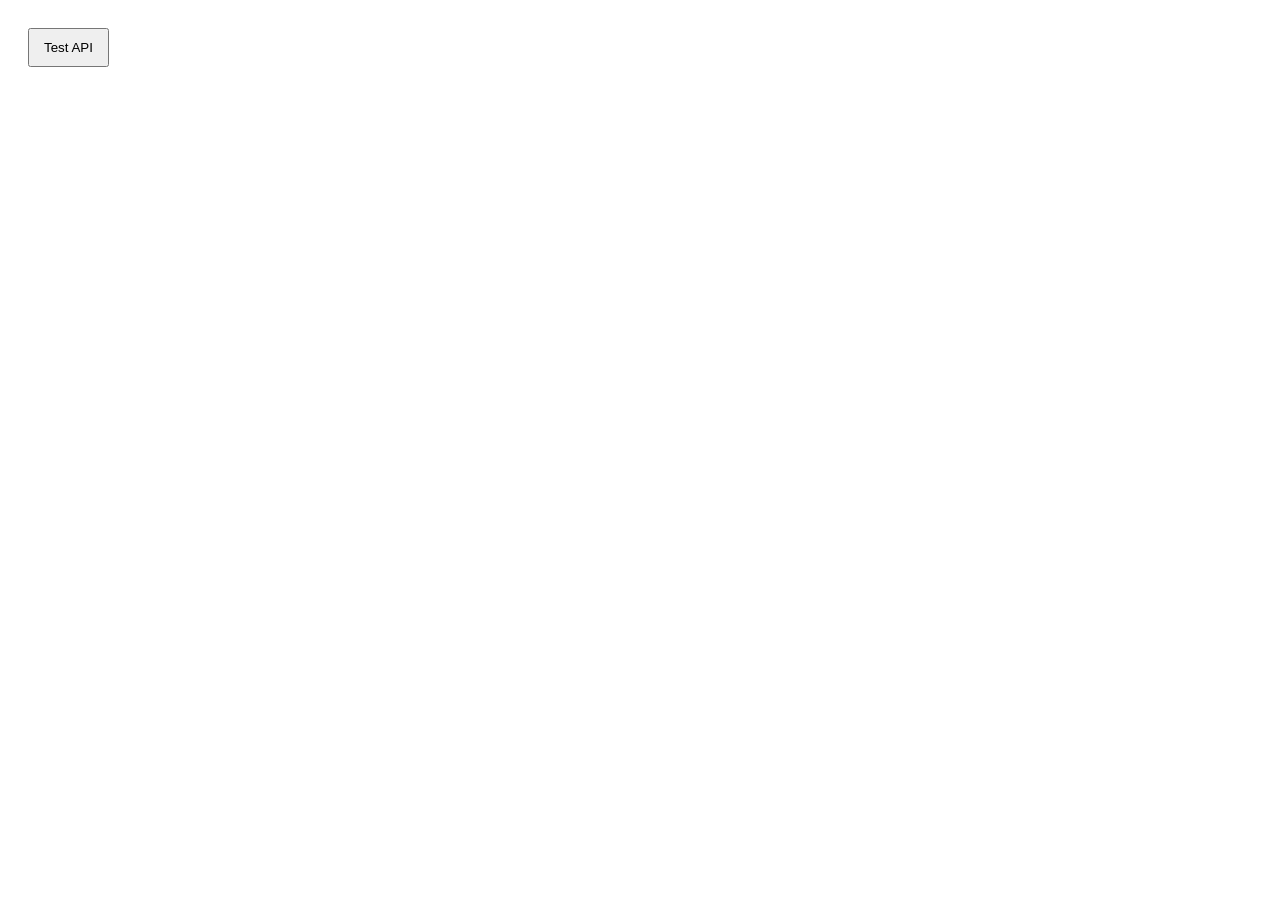
==== frontend/index.html @ 9f78e93d "initial scaffold" ====
<!DOCTYPE html>
<html lang="en">
<head>
	<meta charset="UTF-8">
	<meta name="viewport" content="width=device-width, initial-scale=1.0">
	<title>SaaS Scaffold</title>
	<link rel="stylesheet" href="styles.css">
</head>
<body>
	<button id="ping">Test API</button>
	<script src="script.js"></script>
</body>
</html>
---- frontend/styles.css ----
body { font-family: Arial, sans-serif; padding: 20px; }
button { padding: 10px 14px; }
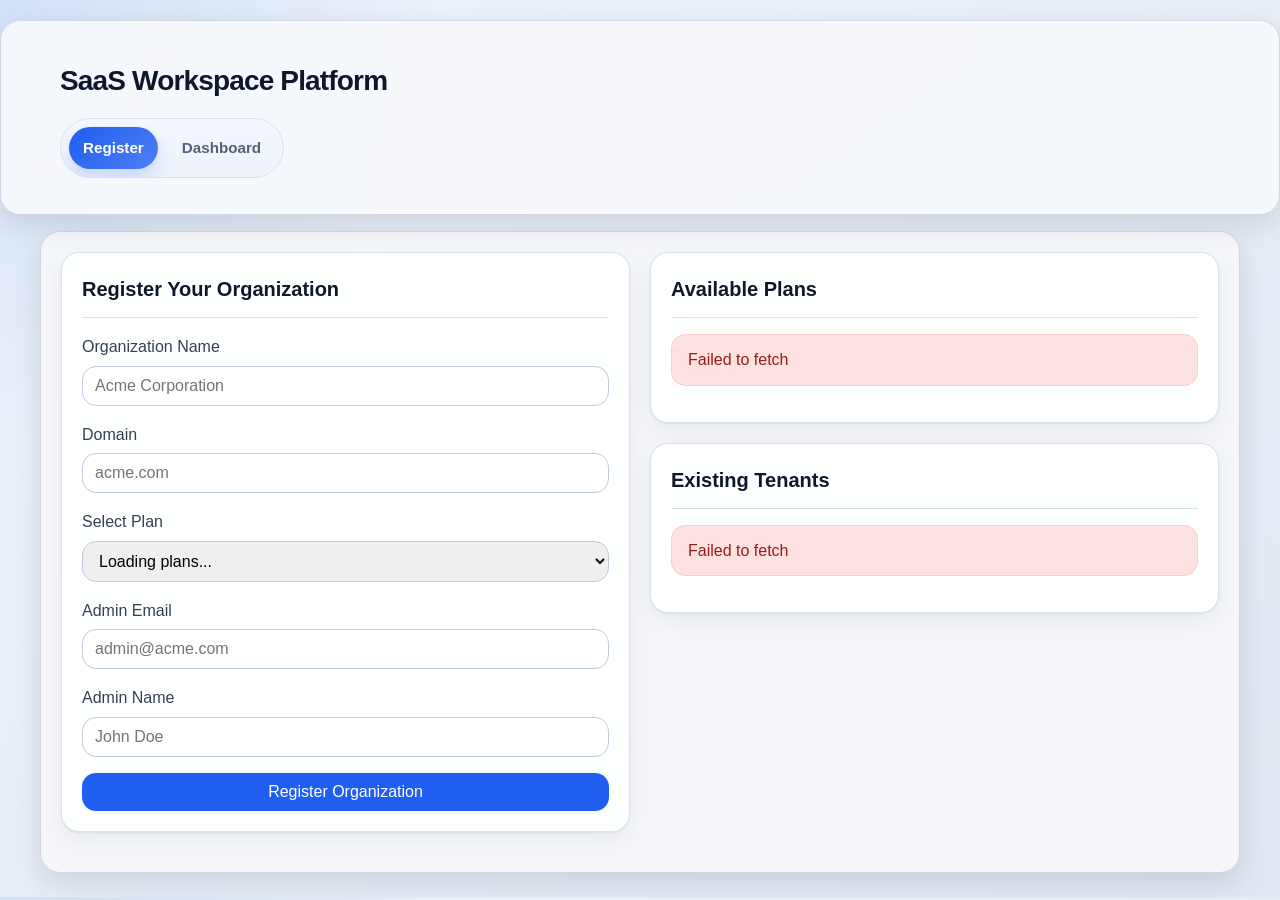
==== commit e4af180b: "Refine frontend and update project docs" ====
--- a/frontend/index.html
+++ b/frontend/index.html
@@ -1,13 +1,224 @@
 <!DOCTYPE html>
 <html lang="en">
 <head>
-	<meta charset="UTF-8">
-	<meta name="viewport" content="width=device-width, initial-scale=1.0">
-	<title>SaaS Scaffold</title>
-	<link rel="stylesheet" href="styles.css">
+    <meta charset="UTF-8">
+    <meta name="viewport" content="width=device-width, initial-scale=1.0">
+    <title>SaaS Workspace - Register</title>
+    <link rel="stylesheet" href="styles.css">
 </head>
-<body>
-	<button id="ping">Test API</button>
-	<script src="script.js"></script>
+<body class="register-page">
+    <header class="header">
+        <div class="container">
+            <h1>SaaS Workspace Platform</h1>
+            <nav class="nav">
+                <a href="index.html" class="active">Register</a>
+                <a href="dashboard.html">Dashboard</a>
+            </nav>
+        </div>
+    </header>
+
+    <main class="container">
+        <div class="grid grid-2">
+            <!-- Registration Form -->
+            <div class="card">
+                <h2>Register Your Organization</h2>
+                <div id="register-alert"></div>
+                <form id="register-form">
+                    <div class="form-group">
+                        <label for="tenant-name">Organization Name</label>
+                        <input type="text" id="tenant-name" placeholder="Acme Corporation" required>
+                    </div>
+                    <div class="form-group">
+                        <label for="tenant-domain">Domain</label>
+                        <input type="text" id="tenant-domain" placeholder="acme.com" required>
+                    </div>
+                    <div class="form-group">
+                        <label for="plan-select">Select Plan</label>
+                        <select id="plan-select" required>
+                            <option value="">Loading plans...</option>
+                        </select>
+                    </div>
+                    <div class="form-group">
+                        <label for="admin-email">Admin Email</label>
+                        <input type="email" id="admin-email" placeholder="admin@acme.com" required>
+                    </div>
+                    <div class="form-group">
+                        <label for="admin-name">Admin Name</label>
+                        <input type="text" id="admin-name" placeholder="John Doe" required>
+                    </div>
+                    <button type="submit" class="btn btn-primary" style="width: 100%;">Register Organization</button>
+                </form>
+            </div>
+
+            <!-- Plans Info -->
+            <div>
+                <div class="card">
+                    <h2>Available Plans</h2>
+                    <div id="plans-list">
+                        <div class="loading">
+                            <div class="spinner"></div>
+                            <p>Loading plans...</p>
+                        </div>
+                    </div>
+                </div>
+
+                <div class="card">
+                    <h2>Existing Tenants</h2>
+                    <div id="tenants-list">
+                        <div class="loading">
+                            <div class="spinner"></div>
+                            <p>Loading tenants...</p>
+                        </div>
+                    </div>
+                </div>
+            </div>
+        </div>
+    </main>
+
+    <script src="script.js"></script>
+    <script>
+        // Load plans and tenants on page load
+        document.addEventListener('DOMContentLoaded', () => {
+            loadPlans();
+            loadTenants();
+        });
+
+        // Handle registration form
+        document.getElementById('register-form').addEventListener('submit', async (e) => {
+            e.preventDefault();
+
+            const name = document.getElementById('tenant-name').value;
+            const domain = document.getElementById('tenant-domain').value;
+            const planId = document.getElementById('plan-select').value;
+            const adminEmail = document.getElementById('admin-email').value;
+            const adminName = document.getElementById('admin-name').value;
+
+            try {
+                // Create tenant
+                const tenant = await api.createTenant(name, domain, parseInt(planId));
+
+                // Create admin user; if this fails, remove the tenant to avoid partial registration
+                try {
+                    await api.createUser(tenant.id, adminEmail, adminName, 'admin');
+                } catch (userError) {
+                    try {
+                        await api.deleteTenant(tenant.id);
+                    } catch {
+                        // Best effort cleanup; surface the original user creation error below.
+                    }
+                    throw userError;
+                }
+
+                showAlert('register-alert', 'Organization registered successfully! Redirecting to dashboard...', 'success');
+
+                // Store tenant ID and redirect
+                localStorage.setItem('currentTenantId', tenant.id);
+                setTimeout(() => {
+                    window.location.href = 'dashboard.html';
+                }, 1500);
+            } catch (error) {
+                showAlert('register-alert', error.message, 'error');
+            }
+        });
+
+        async function loadPlans() {
+            try {
+                const plans = await api.getPlans();
+                const select = document.getElementById('plan-select');
+                const plansList = document.getElementById('plans-list');
+
+                // Update select
+                select.innerHTML = '<option value="">Select a plan</option>';
+                plans.forEach(plan => {
+                    select.innerHTML += `<option value="${plan.id}">${plan.name} - $${plan.price_per_month}/mo</option>`;
+                });
+
+                // Update plans display
+                if (plans.length === 0) {
+                    plansList.innerHTML = '<div class="empty-state"><p>No plans available</p></div>';
+                } else {
+                    plansList.innerHTML = plans.map(plan => `
+                        <div style="padding: 12px; border-bottom: 1px solid var(--gray-200);">
+                            <strong>${plan.name}</strong>
+                            <span class="badge badge-info" style="margin-left: 8px;">$${plan.price_per_month}/mo</span>
+                            <div style="font-size: 0.875rem; color: var(--gray-600); margin-top: 4px;">
+                                API: ${plan.api_limit.toLocaleString()} calls | Storage: ${plan.storage_limit_mb} MB
+                            </div>
+                        </div>
+                    `).join('');
+                }
+            } catch (error) {
+                document.getElementById('plans-list').innerHTML = `<div class="alert alert-error">${error.message}</div>`;
+            }
+        }
+
+        async function loadTenants() {
+            try {
+                const tenants = await api.getTenants();
+                const container = document.getElementById('tenants-list');
+
+                if (tenants.length === 0) {
+                    container.innerHTML = '<div class="empty-state"><p>No tenants registered yet</p></div>';
+                } else {
+                    container.innerHTML = `
+                        <div class="table-container">
+                            <table>
+                                <thead>
+                                    <tr>
+                                        <th>Name</th>
+                                        <th>Domain</th>
+                                        <th>Action</th>
+                                    </tr>
+                                </thead>
+                                <tbody>
+                                    ${tenants.map(t => `
+                                        <tr>
+                                            <td>${t.name}</td>
+                                            <td>${t.domain}</td>
+                                            <td>
+                                                <button class="btn btn-sm btn-outline" onclick="selectTenant(${t.id})">
+                                                    Select
+                                                </button>
+                                                <button class="btn btn-sm btn-danger" onclick="removeTenant(${t.id}, '${t.name.replace(/'/g, "\\'")}')" style="margin-left: 8px;">
+                                                    Delete
+                                                </button>
+                                            </td>
+                                        </tr>
+                                    `).join('')}
+                                </tbody>
+                            </table>
+                        </div>
+                    `;
+                }
+            } catch (error) {
+                document.getElementById('tenants-list').innerHTML = `<div class="alert alert-error">${error.message}</div>`;
+            }
+        }
+
+        function selectTenant(tenantId) {
+            localStorage.setItem('currentTenantId', tenantId);
+            window.location.href = 'dashboard.html';
+        }
+
+        async function removeTenant(tenantId, tenantName) {
+            if (!confirm(`Delete tenant "${tenantName}" and all related data?`)) {
+                return;
+            }
+
+            try {
+                await api.deleteTenant(tenantId);
+
+                if (localStorage.getItem('currentTenantId') === String(tenantId)) {
+                    localStorage.removeItem('currentTenantId');
+                }
+
+                await loadTenants();
+                await loadPlans();
+                showAlert('register-alert', 'Tenant deleted successfully.', 'success');
+            } catch (error) {
+                showAlert('register-alert', error.message, 'error');
+            }
+        }
+    </script>
 </body>
 </html>
--- a/frontend/styles.css
+++ b/frontend/styles.css
@@ -1,2 +1,887 @@
-body { font-family: Arial, sans-serif; padding: 20px; }
-button { padding: 10px 14px; }
+/* CSS Variables */
+:root {
+    --primary: #1f5ef0;
+    --primary-hover: #184bc4;
+    --success: #0f9d74;
+    --warning: #c98912;
+    --danger: #d94655;
+    --gray-50: #f6f8fc;
+    --gray-100: #edf2f7;
+    --gray-200: #d9e2ee;
+    --gray-300: #bfcadc;
+    --gray-600: #526277;
+    --gray-700: #334155;
+    --gray-800: #1e293b;
+    --gray-900: #0f172a;
+    --white: #ffffff;
+    --shadow: 0 1px 2px rgba(15, 23, 42, 0.08), 0 8px 24px rgba(15, 23, 42, 0.06);
+    --shadow-md: 0 10px 28px rgba(15, 23, 42, 0.12);
+    --radius: 14px;
+}
+
+/* Reset */
+* {
+    margin: 0;
+    padding: 0;
+    box-sizing: border-box;
+}
+
+body {
+    font-family: "Aptos", "Segoe UI Variable", "Trebuchet MS", sans-serif;
+    background: var(--gray-50);
+    color: var(--gray-800);
+    line-height: 1.6;
+}
+
+/* Layout */
+.container {
+    max-width: 1200px;
+    margin: 0 auto;
+    padding: 20px;
+}
+
+/* Header */
+.header {
+    background: rgba(255, 255, 255, 0.88);
+    backdrop-filter: blur(12px);
+    border: 1px solid rgba(209, 217, 229, 0.9);
+    border-radius: 20px;
+    padding: 18px 24px 16px;
+    box-shadow: var(--shadow-md);
+    margin: 20px auto 22px;
+    max-width: 1280px;
+}
+
+.header h1 {
+    font-size: 1.75rem;
+    color: var(--gray-900);
+    letter-spacing: -0.03em;
+}
+
+.nav {
+    display: flex;
+    gap: 10px;
+    margin-top: 14px;
+    padding: 8px;
+    border-radius: 999px;
+    background: linear-gradient(180deg, #f5f8fd 0%, #eef3fb 100%);
+    border: 1px solid var(--gray-200);
+    width: fit-content;
+    max-width: 100%;
+    overflow-x: auto;
+}
+
+.nav a {
+    color: var(--gray-600);
+    text-decoration: none;
+    padding: 9px 14px;
+    border-radius: 999px;
+    font-size: 0.95rem;
+    font-weight: 600;
+    white-space: nowrap;
+    transition: all 0.2s;
+}
+
+.nav a:hover,
+.nav a.active {
+    background: linear-gradient(135deg, var(--primary) 0%, #4f7ff4 100%);
+    color: var(--white);
+    box-shadow: 0 10px 18px rgba(31, 94, 240, 0.18);
+}
+
+/* Cards */
+.card {
+    background: rgba(255, 255, 255, 0.9);
+    border: 1px solid rgba(215, 224, 236, 0.95);
+    border-radius: 18px;
+    box-shadow: var(--shadow);
+    padding: 20px;
+    margin-bottom: 20px;
+}
+
+.card h2 {
+    font-size: 1.25rem;
+    margin-bottom: 16px;
+    color: var(--gray-900);
+    border-bottom: 1px solid var(--gray-200);
+    padding-bottom: 12px;
+}
+
+/* Grid */
+.grid {
+    display: grid;
+    gap: 20px;
+}
+
+.grid-2 {
+    grid-template-columns: repeat(2, 1fr);
+}
+
+.grid-3 {
+    grid-template-columns: repeat(3, 1fr);
+}
+
+.grid-4 {
+    grid-template-columns: repeat(4, 1fr);
+}
+
+@media (max-width: 768px) {
+    .grid-2, .grid-3, .grid-4 {
+        grid-template-columns: 1fr;
+    }
+}
+
+/* Forms */
+.form-group {
+    margin-bottom: 16px;
+}
+
+.form-group label {
+    display: block;
+    margin-bottom: 6px;
+    font-weight: 500;
+    color: var(--gray-700);
+}
+
+.form-group input,
+.form-group select {
+    width: 100%;
+    padding: 10px 12px;
+    border: 1px solid var(--gray-300);
+    border-radius: var(--radius);
+    font-size: 1rem;
+    transition: border-color 0.2s;
+}
+
+.form-group input:focus,
+.form-group select:focus {
+    outline: none;
+    border-color: var(--primary);
+}
+
+/* Buttons */
+.btn {
+    display: inline-flex;
+    align-items: center;
+    justify-content: center;
+    padding: 10px 20px;
+    border: none;
+    border-radius: var(--radius);
+    font-size: 1rem;
+    font-weight: 500;
+    cursor: pointer;
+    transition: all 0.2s;
+}
+
+.btn-primary {
+    background: var(--primary);
+    color: var(--white);
+}
+
+.btn-primary:hover {
+    background: var(--primary-hover);
+}
+
+.btn-success {
+    background: var(--success);
+    color: var(--white);
+}
+
+.btn-danger {
+    background: var(--danger);
+    color: var(--white);
+}
+
+.btn-outline {
+    background: transparent;
+    border: 1px solid var(--gray-300);
+    color: var(--gray-700);
+}
+
+.btn-outline:hover {
+    background: var(--gray-100);
+}
+
+.btn-sm {
+    padding: 6px 12px;
+    font-size: 0.875rem;
+}
+
+/* Tables */
+.table-container {
+    overflow-x: auto;
+}
+
+table {
+    width: 100%;
+    border-collapse: collapse;
+}
+
+th, td {
+    padding: 12px;
+    text-align: left;
+    border-bottom: 1px solid var(--gray-200);
+}
+
+th {
+    background: var(--gray-50);
+    font-weight: 600;
+    color: var(--gray-700);
+}
+
+tr:hover {
+    background: var(--gray-50);
+}
+
+/* Status badges */
+.badge {
+    display: inline-block;
+    padding: 4px 10px;
+    border-radius: 20px;
+    font-size: 0.75rem;
+    font-weight: 500;
+}
+
+.badge-success {
+    background: #d1fae5;
+    color: #065f46;
+}
+
+.badge-warning {
+    background: #fef3c7;
+    color: #92400e;
+}
+
+.badge-danger {
+    background: #fee2e2;
+    color: #991b1b;
+}
+
+.badge-info {
+    background: #dbeafe;
+    color: #1e40af;
+}
+
+/* Stats */
+.stat-card {
+    background: linear-gradient(180deg, rgba(255,255,255,0.96) 0%, rgba(244,248,255,0.98) 100%);
+    border-radius: 18px;
+    padding: 20px;
+    box-shadow: var(--shadow);
+    border: 1px solid rgba(215, 224, 236, 0.95);
+}
+
+.stat-card h3 {
+    font-size: 0.875rem;
+    color: var(--gray-600);
+    margin-bottom: 8px;
+}
+
+.stat-card .value {
+    font-size: 2rem;
+    font-weight: 700;
+    color: var(--gray-900);
+}
+
+.stat-card .change {
+    font-size: 0.875rem;
+    margin-top: 4px;
+}
+
+.stat-card .change.positive {
+    color: var(--success);
+}
+
+.stat-card .change.negative {
+    color: var(--danger);
+}
+
+/* Alerts */
+.alert {
+    padding: 12px 16px;
+    border-radius: var(--radius);
+    margin-bottom: 16px;
+}
+
+.alert-success {
+    background: #d1fae5;
+    color: #065f46;
+    border: 1px solid #a7f3d0;
+}
+
+.alert-error {
+    background: #fee2e2;
+    color: #991b1b;
+    border: 1px solid #fecaca;
+}
+
+.alert-info {
+    background: #dbeafe;
+    color: #1e40af;
+    border: 1px solid #bfdbfe;
+}
+
+.alert-warning {
+    background: #fff7ed;
+    color: #9a3412;
+    border: 1px solid #fed7aa;
+}
+
+/* Modal */
+.modal-overlay {
+    display: none;
+    position: fixed;
+    top: 0;
+    left: 0;
+    width: 100%;
+    height: 100%;
+    background: rgba(0, 0, 0, 0.5);
+    z-index: 1000;
+    align-items: center;
+    justify-content: center;
+}
+
+.modal-overlay.active {
+    display: flex;
+}
+
+.modal {
+    background: var(--white);
+    border-radius: var(--radius);
+    padding: 24px;
+    width: 100%;
+    max-width: 500px;
+    max-height: 90vh;
+    overflow-y: auto;
+}
+
+.modal-large {
+    max-width: 900px;
+}
+
+.modal h2 {
+    margin-bottom: 20px;
+}
+
+.modal-actions {
+    display: flex;
+    gap: 12px;
+    justify-content: flex-end;
+    margin-top: 20px;
+}
+
+/* Loading */
+.loading {
+    text-align: center;
+    padding: 40px;
+    color: var(--gray-600);
+}
+
+.spinner {
+    display: inline-block;
+    width: 30px;
+    height: 30px;
+    border: 3px solid var(--gray-200);
+    border-top-color: var(--primary);
+    border-radius: 50%;
+    animation: spin 0.8s linear infinite;
+}
+
+@keyframes spin {
+    to { transform: rotate(360deg); }
+}
+
+/* Empty state */
+.empty-state {
+    text-align: center;
+    padding: 40px;
+    color: var(--gray-600);
+}
+
+.empty-state h3 {
+    margin-bottom: 8px;
+    color: var(--gray-700);
+}
+
+/* Utility */
+.text-center { text-align: center; }
+.text-right { text-align: right; }
+.mt-4 { margin-top: 16px; }
+.mb-4 { margin-bottom: 16px; }
+.flex { display: flex; }
+.flex-between { justify-content: space-between; }
+.flex-center { align-items: center; }
+.gap-2 { gap: 8px; }
+.gap-4 { gap: 16px; }
+
+/* -------------------------------------------------------------------------- */
+/* Enterprise Dashboard Theme (Reference-inspired)                            */
+/* -------------------------------------------------------------------------- */
+
+.dashboard-page {
+    background:
+        radial-gradient(circle at top left, rgba(31, 94, 240, 0.14), transparent 30%),
+        radial-gradient(circle at top right, rgba(15, 157, 116, 0.10), transparent 28%),
+        linear-gradient(180deg, #eef3fa 0%, #e5ecf4 50%, #dde5ef 100%);
+    min-height: 100vh;
+}
+
+.dashboard-page .header {
+    background: rgba(247, 249, 253, 0.9);
+    border: 1px solid rgba(207, 215, 227, 0.95);
+    border-radius: 20px;
+    box-shadow: var(--shadow-md);
+    margin: 20px auto 16px;
+    max-width: 1280px;
+    padding: 18px 22px 16px;
+}
+
+.dashboard-page .header .nav {
+    display: flex;
+    width: 100%;
+    margin-top: 16px;
+    flex-wrap: wrap;
+}
+
+.dashboard-page .container {
+    max-width: 1280px;
+}
+
+.dashboard-page .header .container {
+    max-width: none;
+    margin: 0;
+    padding: 0;
+}
+
+.dashboard-page .header .flex-between {
+    align-items: center;
+}
+
+.dashboard-page .header h1 {
+    font-size: 2rem;
+    letter-spacing: -0.04em;
+}
+
+.dashboard-page .nav {
+    margin-top: 14px;
+    display: flex;
+    flex-direction: row;
+    gap: 10px;
+    border: 1px solid rgba(207, 215, 227, 0.95);
+    padding: 8px;
+    background: rgba(255, 255, 255, 0.7);
+}
+
+.dashboard-page .nav a {
+    border-radius: 999px;
+    padding: 9px 14px;
+    font-weight: 600;
+    border: 1px solid transparent;
+}
+
+.dashboard-page .nav a:hover,
+.dashboard-page .nav a.active {
+    background: linear-gradient(135deg, var(--primary) 0%, #4f7ff4 100%);
+    color: #fff;
+    border-color: transparent;
+    box-shadow: 0 10px 18px rgba(31, 94, 240, 0.18);
+}
+
+.dashboard-page main.container {
+    background: rgba(247, 249, 252, 0.86);
+    border: 1px solid rgba(207, 215, 227, 0.95);
+    border-radius: 20px;
+    box-shadow: var(--shadow-md);
+    margin-bottom: 24px;
+    padding: 18px;
+    display: block;
+    max-width: none;
+    width: calc(100% - 48px);
+    margin-left: auto;
+    margin-right: auto;
+}
+
+.dashboard-page .card {
+    border: 1px solid rgba(215, 224, 236, 0.9);
+    border-radius: 18px;
+}
+
+.dashboard-shell {
+    display: flex;
+    gap: 18px;
+    align-items: flex-start;
+    width: 100%;
+}
+
+.dashboard-sidebar {
+    flex: 0 0 220px;
+    gap: 18px;
+    position: sticky;
+    top: 20px;
+    background: #f9fbff;
+    border: 1px solid #d6dfea;
+    border-radius: 14px;
+    padding: 16px 14px;
+    box-shadow: inset 0 1px 0 rgba(255, 255, 255, 0.65);
+    min-height: calc(100vh - 140px);
+    display: flex;
+    flex-direction: column;
+    gap: 10px;
+}
+
+.sidebar-brand {
+    font-size: 1rem;
+    font-weight: 800;
+    color: #0f172a;
+    margin-bottom: 6px;
+    padding-left: 4px;
+}
+
+.sidebar-link {
+    display: flex;
+    align-items: center;
+    gap: 10px;
+    padding: 11px 12px;
+    border-radius: 10px;
+    color: #334155;
+    text-decoration: none;
+    border: 1px solid transparent;
+    background: transparent;
+    font-weight: 600;
+}
+
+.sidebar-link:hover,
+.sidebar-link.active {
+    background: #e7eefc;
+    color: #1d4ed8;
+    border-color: #c8d8fb;
+}
+
+.sidebar-footer {
+    margin-top: auto;
+    padding: 12px;
+    border-radius: 12px;
+    background: #eef3fb;
+    border: 1px solid #d9e3f1;
+}
+
+.sidebar-footer-label {
+    font-size: 0.74rem;
+    text-transform: uppercase;
+    letter-spacing: 0.06em;
+    color: #64748b;
+    margin-bottom: 4px;
+}
+
+.sidebar-footer-value {
+    font-size: 0.95rem;
+    font-weight: 700;
+    color: #0f172a;
+}
+
+.dashboard-content {
+    min-width: 0;
+    flex: 1 1 auto;
+}
+
+.dashboard-page .hero-card {
+    grid-column: auto;
+    border: 1px solid rgba(207, 215, 227, 0.95);
+    background: linear-gradient(135deg, rgba(255,255,255,0.92) 0%, rgba(246,248,252,0.82) 100%);
+}
+
+.dashboard-page .hero-card-inner {
+    align-items: flex-start;
+}
+
+.dashboard-page .eyebrow {
+    display: inline-flex;
+    align-items: center;
+    padding: 6px 10px;
+    border-radius: 999px;
+    background: linear-gradient(135deg, rgba(31, 94, 240, 0.12), rgba(15, 157, 116, 0.10));
+    color: #17367b;
+    font-size: 0.78rem;
+    font-weight: 700;
+    letter-spacing: 0.04em;
+    text-transform: uppercase;
+}
+
+.dashboard-page .hero-copy {
+    max-width: 780px;
+    color: var(--gray-700);
+    font-size: 1rem;
+}
+
+.dashboard-page .hero-points {
+    min-width: 280px;
+    display: grid;
+    gap: 10px;
+}
+
+.dashboard-page .hero-point {
+    padding: 12px 14px;
+    border: 1px solid rgba(215, 224, 236, 0.95);
+    border-radius: 14px;
+    background: rgba(255, 255, 255, 0.92);
+}
+
+.dashboard-page .hero-point strong {
+    display: block;
+    margin-bottom: 4px;
+    color: #0f172a;
+}
+
+.dashboard-page .hero-point span {
+    color: var(--gray-600);
+    font-size: 0.92rem;
+}
+
+.dashboard-page .hero-flow {
+    display: flex;
+    flex-wrap: wrap;
+    gap: 10px;
+}
+
+.dashboard-page .hero-flow span {
+    padding: 8px 12px;
+    border-radius: 999px;
+    background: #eef3fa;
+    color: #334155;
+    border: 1px solid #d9e2ef;
+    font-size: 0.88rem;
+    font-weight: 600;
+}
+
+.dashboard-meta-stack {
+    display: grid;
+    gap: 12px;
+}
+
+.dashboard-meta-stack div {
+    padding: 14px 16px;
+    border-radius: 14px;
+    background: linear-gradient(180deg, rgba(255, 255, 255, 0.95) 0%, rgba(242, 247, 253, 0.92) 100%);
+    border: 1px solid rgba(215, 224, 236, 0.95);
+}
+
+.dashboard-meta-stack span {
+    display: block;
+    font-size: 0.74rem;
+    text-transform: uppercase;
+    letter-spacing: 0.08em;
+    color: var(--gray-600);
+    margin-bottom: 4px;
+}
+
+.dashboard-meta-stack strong {
+    font-size: 1.05rem;
+    color: var(--gray-900);
+}
+
+.dashboard-quick-actions {
+    display: grid;
+    grid-template-columns: repeat(2, minmax(0, 1fr));
+    gap: 12px;
+}
+
+.dashboard-action {
+    display: block;
+    padding: 16px;
+    border-radius: 16px;
+    border: 1px solid rgba(215, 224, 236, 0.95);
+    background: linear-gradient(180deg, rgba(255, 255, 255, 0.96) 0%, rgba(242, 247, 253, 0.98) 100%);
+    text-decoration: none;
+    color: inherit;
+    transition: transform 0.18s ease, box-shadow 0.18s ease, border-color 0.18s ease;
+}
+
+.dashboard-action strong {
+    display: block;
+    margin-bottom: 4px;
+    color: var(--gray-900);
+}
+
+.dashboard-action span {
+    color: var(--gray-600);
+    font-size: 0.94rem;
+}
+
+.dashboard-action:hover {
+    transform: translateY(-2px);
+    border-color: rgba(31, 94, 240, 0.25);
+    box-shadow: 0 14px 26px rgba(31, 94, 240, 0.10);
+}
+
+.timeline {
+    display: grid;
+    gap: 12px;
+}
+
+.timeline-item {
+    display: flex;
+    align-items: flex-start;
+    gap: 12px;
+    padding: 14px 0;
+    border-bottom: 1px solid rgba(215, 224, 236, 0.85);
+}
+
+.timeline-item:last-child {
+    border-bottom: none;
+    padding-bottom: 0;
+}
+
+.timeline-item strong {
+    display: block;
+    color: var(--gray-900);
+    margin-bottom: 2px;
+}
+
+.timeline-item p {
+    color: var(--gray-600);
+    font-size: 0.94rem;
+}
+
+.timeline-dot {
+    width: 12px;
+    height: 12px;
+    margin-top: 6px;
+    border-radius: 999px;
+    background: linear-gradient(135deg, var(--primary) 0%, #7c9ef8 100%);
+    box-shadow: 0 0 0 6px rgba(31, 94, 240, 0.08);
+    flex: 0 0 auto;
+}
+
+.timeline-dot-billing {
+    background: linear-gradient(135deg, var(--success) 0%, #41d6a5 100%);
+    box-shadow: 0 0 0 6px rgba(15, 157, 116, 0.08);
+}
+
+@media (max-width: 768px) {
+    .dashboard-quick-actions {
+        grid-template-columns: 1fr;
+    }
+}
+
+.dashboard-page .stat-card {
+    border: 1px solid rgba(215, 224, 236, 0.95);
+    border-radius: 18px;
+    box-shadow: none;
+    padding: 14px 16px;
+}
+
+.dashboard-page .stat-card .value {
+    font-size: 1.9rem;
+}
+
+.dashboard-page table {
+    border: 1px solid #dce3ed;
+    border-radius: 8px;
+    overflow: hidden;
+}
+
+.dashboard-page th,
+.dashboard-page td {
+    padding: 10px 10px;
+    font-size: 0.92rem;
+}
+
+.dashboard-page th {
+    background: #f6f8fc;
+}
+
+.dashboard-page .btn {
+    border-radius: 7px;
+    font-weight: 600;
+}
+
+.dashboard-page .btn-primary {
+    background: linear-gradient(135deg, var(--primary) 0%, #4f7ff4 100%);
+}
+
+.dashboard-page .btn-primary:hover {
+    background: linear-gradient(135deg, var(--primary-hover) 0%, #356cf0 100%);
+}
+
+.dashboard-page .btn-success {
+    background: linear-gradient(135deg, var(--success) 0%, #16b585 100%);
+}
+
+.dashboard-page .btn-success:hover {
+    background: linear-gradient(135deg, #0d8764 0%, #12a878 100%);
+}
+
+.dashboard-page .btn-outline {
+    border-color: rgba(207, 215, 227, 0.95);
+    background: rgba(255, 255, 255, 0.9);
+}
+
+.dashboard-page .modal {
+    border: 1px solid #cad4e2;
+    box-shadow: 0 22px 45px rgba(17, 24, 39, 0.22);
+    border-radius: 12px;
+}
+
+.dashboard-page #tenant-info {
+    display: flex;
+    align-items: center;
+}
+
+.register-page {
+    background:
+        radial-gradient(circle at top left, rgba(31, 94, 240, 0.12), transparent 28%),
+        linear-gradient(145deg, #edf3fa 0%, #e0e8f1 100%);
+}
+
+.register-page .header {
+    background: rgba(247, 249, 252, 0.92);
+    border: 1px solid rgba(207, 215, 227, 0.95);
+    border-radius: 20px;
+    box-shadow: var(--shadow-md);
+    margin: 20px auto 16px;
+    max-width: 1280px;
+}
+
+.register-page main.container {
+    background: rgba(247, 249, 252, 0.88);
+    border: 1px solid rgba(207, 215, 227, 0.95);
+    border-radius: 20px;
+    box-shadow: var(--shadow-md);
+    margin-bottom: 24px;
+    padding: 20px;
+}
+
+@media (max-width: 980px) {
+    .dashboard-shell {
+        flex-direction: column;
+    }
+
+    .dashboard-page .header .nav {
+        width: 100%;
+        flex-wrap: nowrap;
+        justify-content: flex-start;
+        overflow-x: auto;
+    }
+
+    .dashboard-sidebar {
+        position: static;
+        min-height: auto;
+        flex-basis: auto;
+        width: 100%;
+    }
+
+    .dashboard-page #tenant-info {
+        flex-wrap: wrap;
+        justify-content: flex-end;
+        gap: 8px;
+    }
+
+    .dashboard-page .hero-card-inner {
+        flex-direction: column;
+    }
+
+    .dashboard-page .hero-points {
+        min-width: 0;
+        width: 100%;
+    }
+}
